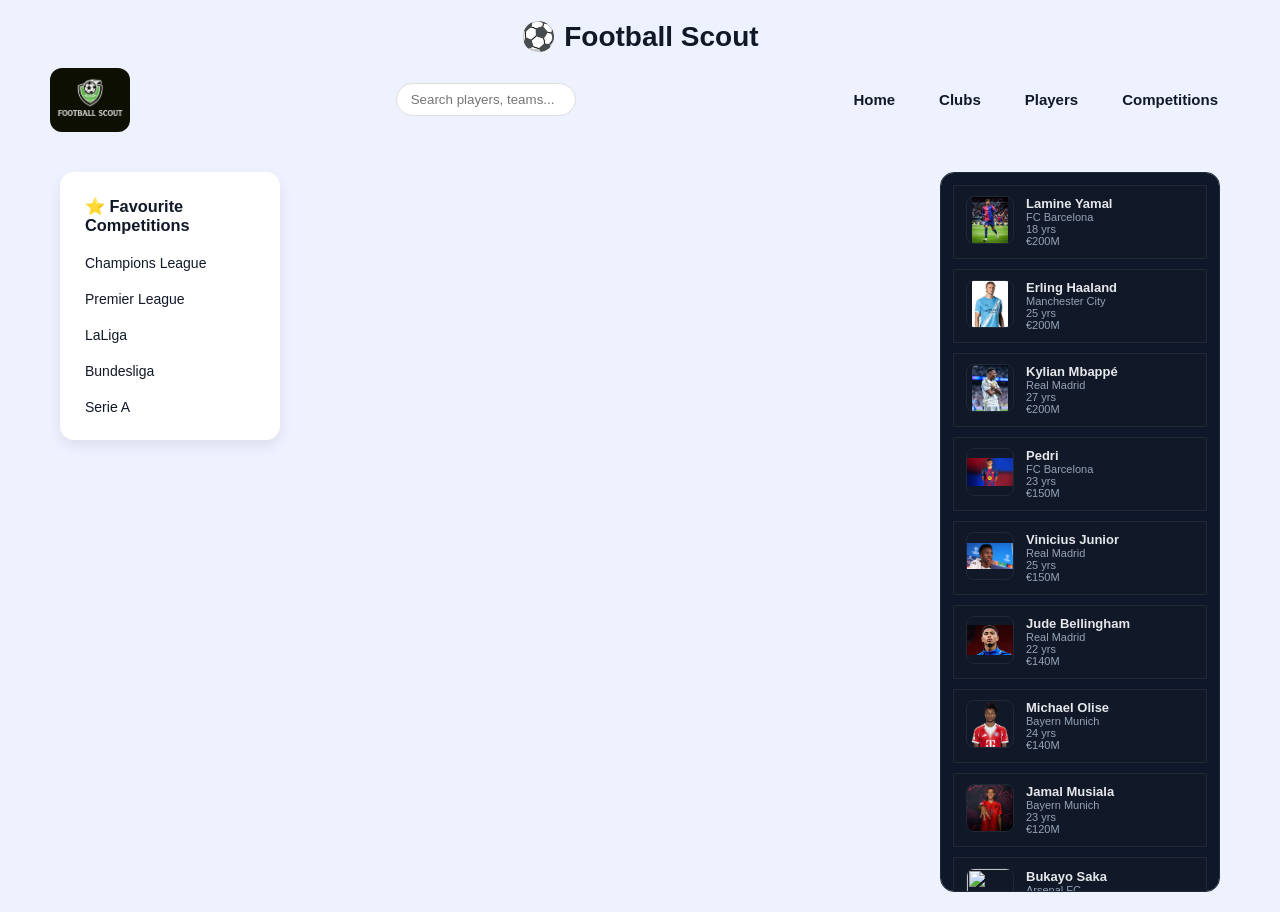
==== index.html @ 8cca2c4d "intial commit - football scout app" ====
<!doctype html>
<html lang="en">
  <head>
    <meta charset="UTF-8" />
    <meta name="viewport" content="width=device-width, initial-scale=1.0" />
    <title>Football Scout</title>
    <link rel="stylesheet" href="style.css" />
  </head>

  <body>
    <header>
      <h1>⚽ Football Scout</h1>

      <div class="header">
        <img src="logo.png" class="logo" />

        <div class="search-container">
          <input
            type="text"
            id="searchBar"
            placeholder="Search players, teams..."
          />
        </div>

        <div class="nav-bar">
          <div class="item" id="home">Home</div>
          <div class="item" id="clubs">Clubs</div>
          <div class="item" id="players">Players</div>
          <div class="item">Competitions</div>
        </div>
      </div>
    </header>

    <main class="home-container">
      <!-- LEFT -->
      <aside>
        <ul class="favourite-competitions">
          <li><h3>⭐ Favourite Competitions</h3></li>
          <li>Champions League</li>
          <li>Premier League</li>
          <li>LaLiga</li>
          <li>Bundesliga</li>
          <li>Serie A</li>
        </ul>
      </aside>

      <!-- CENTER NEWS -->
      <section class="news-feed"></section>

      <!-- RIGHT PLAYERS -->
      <aside class="player-cards-container"></aside>
    </main>
    <main class="players-section-container"></main>
    <script src="script.js"></script>
  </body>
</html>
---- style.css ----
* {
  margin: 0;
  padding: 0;
  box-sizing: border-box;
}

body {
  font-family: 'Poppins', sans-serif;
  background: #eef2ff;
  color: #111827;
  overflow-x: hidden;
}

/* HEADER */
header {
  padding: 20px 50px;
}

header h1 {
  text-align: center;
  font-size: 28px;
  margin-bottom: 15px;
}

.header {
  display: flex;
  align-items: center;
  justify-content: space-between;
  gap: 20px;
}

/* LOGO */
.logo {
  width: 80px;
  border-radius: 12px;
  transition: 0.3s;
}

.logo:hover {
  transform: scale(1.1);
}

/* NAV */
.nav-bar {
  display: flex;
  gap: 20px;
}

.item {
  font-size: 15px;
  font-weight: 600;
  cursor: pointer;
  padding: 6px 12px;
  border-radius: 8px;
  transition: 0.2s;
}

.item:hover {
  background: #2563eb;
  color: white;
}

/* SEARCH */
#searchBar {
  padding: 8px 14px;
  border-radius: 20px;
  border: 1px solid #ddd;
  outline: none;
  width: 180px;
  transition: 0.3s;
}

#searchBar:focus {
  width: 240px;
  border-color: #2563eb;
  box-shadow: 0 0 0 3px rgba(37, 99, 235, 0.15);
}

/* LAYOUT */
.home-container {
  display: grid;
  grid-template-columns: 220px 1fr 280px;
  gap: 25px;
  padding: 20px 60px;
}

/* LEFT MENU */
.favourite-competitions {
  list-style: none;
  background: white;
  padding: 15px;
  border-radius: 14px;
  box-shadow: 0 6px 14px rgba(0, 0, 0, 0.08);
}

.favourite-competitions li {
  padding: 10px;
  border-radius: 8px;
  cursor: pointer;
  font-size: 14px;
}

.favourite-competitions li:hover {
  background: #eef2ff;
}

/* NEWS */
.news-feed {
  display: flex;
  flex-direction: column;
  gap: 12px;
}

.item-news {
  background: white;
  padding: 14px;
  border-radius: 14px;
  box-shadow: 0 6px 14px rgba(0, 0, 0, 0.08);
  transition: 0.2s;
}

.item-news:hover {
  transform: translateY(-3px);
}

.item-news h3 {
  font-size: 14px;
  margin-bottom: 5px;
}

.item-news p {
  font-size: 12px;
  color: #6b7280;
}

/* PLAYERS */
.player-cards-container {
  display: flex;
  flex-direction: column;
  gap: 10px;

  padding: 12px;

  background: #0f172a;
  border-radius: 14px;
  border: 1px solid #1f2937;

  max-height: 80vh;
  overflow-y: auto;
}

/* PLAYER CARD (LIST ITEM STYLE) */
.player-card {
  display: flex;
  align-items: center;
  gap: 12px;

  background: #111827;
  padding: 10px 12px;
  /* border-radius: 12px; */

  border: 1px solid #1f2937;
  cursor: pointer;

  transition: 0.2s ease;

  color: #e5e7eb; /* 🔥 IMPORTANT FIX */
}
.player-card:hover {
  transform: translateX(6px);
  border-left: 3px solid #60a5fa;
  background: #0b1220;
}

/* IMAGE */
.player-img img {
  width: 48px;
  height: 48px;

  border-radius: 8px; /* 🔥 KOЦКА, не круг */
  object-fit: contain;
  border: 1px solid #1f2937;
}

/* TEXT */
.player-name {
  font-size: 13px;
  font-weight: 600;
  color: #e5e7eb;
}

.player-meta {
  font-size: 11px;
  color: #94a3b8;
}
.player-card:hover .player-img img {
  transform: scale(1.25);
}
.item.active {
  background: #2563eb;
  color: white;
  border-radius: 8px;
}
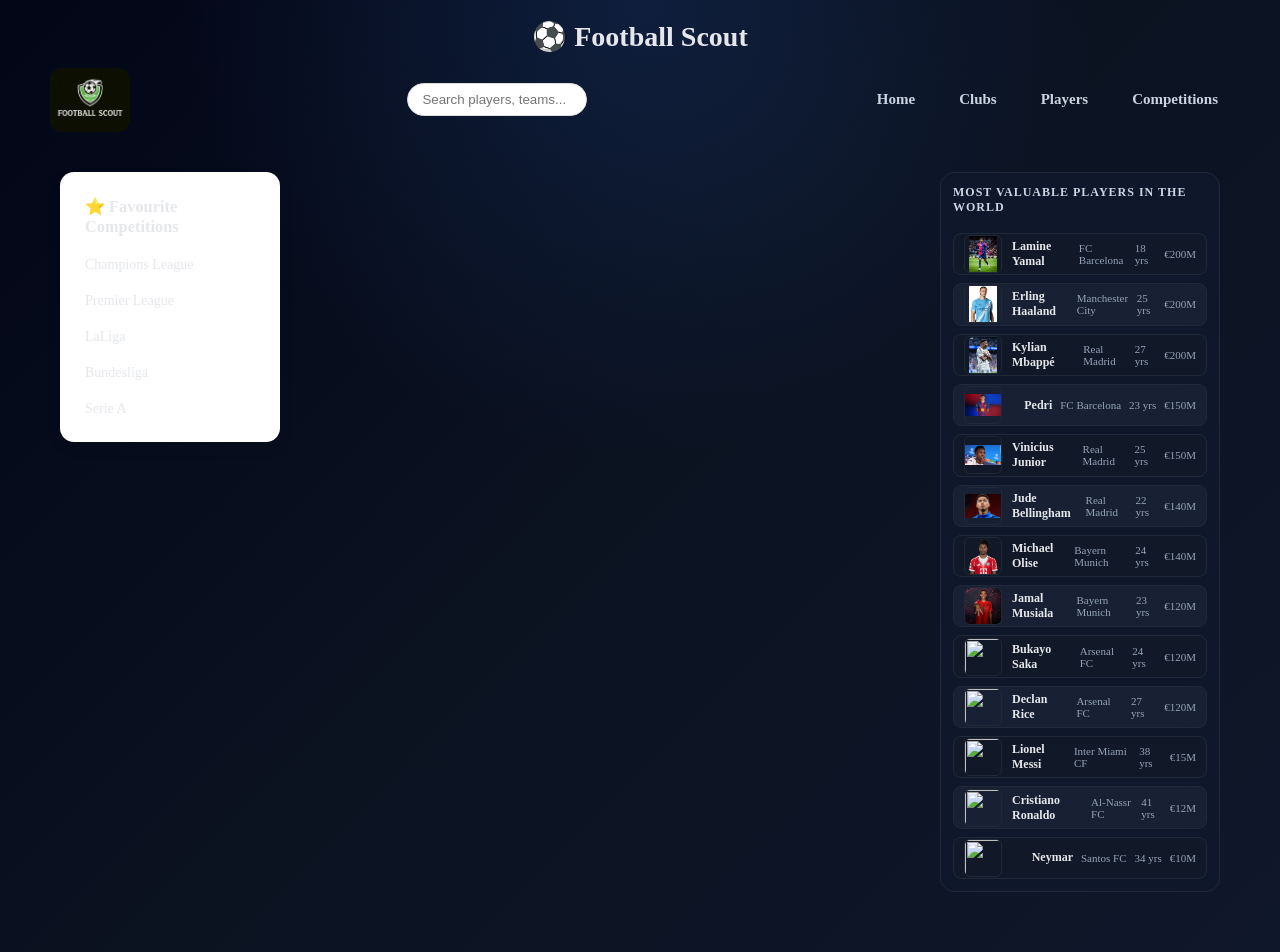
==== commit 952e5bf3: "updated Player Section" ====
--- a/index.html
+++ b/index.html
@@ -48,7 +48,9 @@
       <section class="news-feed"></section>
 
       <!-- RIGHT PLAYERS -->
-      <aside class="player-cards-container"></aside>
+      <aside class="player-cards-container">
+        <h3>MOST VALUABLE PLAYERS IN THE WORLD</h3>
+      </aside>
     </main>
     <main class="players-section-container"></main>
     <script src="script.js"></script>
--- a/style.css
+++ b/style.css
@@ -5,10 +5,11 @@
 }
 
 body {
-  font-family: 'Poppins', sans-serif;
-  background: #eef2ff;
-  color: #111827;
-  overflow-x: hidden;
+  background:
+    radial-gradient(circle at top, rgba(59, 130, 246, 0.15), transparent 40%),
+    linear-gradient(135deg, #020617, #0b1220, #0f172a);
+
+  color: #e5e7eb;
 }
 
 /* HEADER */
@@ -20,6 +21,7 @@
   text-align: center;
   font-size: 28px;
   margin-bottom: 15px;
+  color: #e5e7eb;
 }
 
 .header {
@@ -44,6 +46,7 @@
 .nav-bar {
   display: flex;
   gap: 20px;
+  color: #e5e7eb; /* светло сива за читливост */
 }
 
 .item {
@@ -201,3 +204,451 @@
   color: white;
   border-radius: 8px;
 }
+.player-card,
+.team-card,
+.item-news {
+  background: rgba(255, 255, 255, 0.92);
+  backdrop-filter: blur(10px);
+  border-radius: 14px;
+  color: #111827;
+  border: 1px solid rgba(255, 255, 255, 0.3);
+}
+.item {
+  color: #cbd5e1;
+  transition: 0.2s;
+}
+
+.item:hover {
+  color: #60a5fa;
+  transform: scale(1.05);
+}
+
+.item.active {
+  color: white;
+  background: rgba(37, 99, 235, 0.3);
+  border-radius: 8px;
+}
+.item-news {
+  border-left: 4px solid #2563eb;
+}
+
+.player-cards-container {
+  display: flex;
+  flex-direction: column;
+  gap: 8px;
+
+  padding: 12px;
+  background: #0f172a;
+  border-radius: 14px;
+  border: 1px solid #1f2937;
+
+  max-height: 80vh;
+  overflow-y: auto;
+}
+
+/* FULL ROW CARD */
+.player-card {
+  display: flex;
+  align-items: center;
+  justify-content: space-between;
+
+  gap: 10px;
+
+  padding: 8px 10px;
+  border-radius: 8px;
+
+  background: #111827;
+  border: 1px solid #1f2937;
+
+  cursor: pointer;
+  transition: 0.2s;
+}
+
+/* hover effect */
+.player-card:hover {
+  transform: translateX(3px);
+  background: #0b1220;
+  border-left: 3px solid #60a5fa;
+}
+
+/* LEFT SIDE (image + name block) */
+.player-img {
+  display: flex;
+  align-items: center;
+  gap: 10px;
+}
+
+.player-img img {
+  width: 38px;
+  height: 38px;
+  border-radius: 6px;
+  /* object-fit: cover; */
+  border: 1px solid #1f2937;
+}
+
+/* TEXT */
+.player-name {
+  font-size: 12px;
+  font-weight: 600;
+  color: #e5e7eb;
+  white-space: nowrap;
+}
+
+/* META (age + club in same line style) */
+.player-meta {
+  font-size: 11px;
+  color: #94a3b8;
+  white-space: nowrap;
+}
+
+/* make p inline feel */
+.player-card p {
+  margin: 0;
+}
+
+/* optional: force tight layout */
+.player-card > div {
+  display: flex;
+  align-items: center;
+  gap: 8px;
+}
+.player-card {
+  overflow: hidden;
+  word-wrap: break-word;
+  white-space: normal;
+}
+
+.player-meta,
+.player-name {
+  white-space: normal;
+  overflow-wrap: break-word;
+}
+.player-card:nth-child(even) {
+  background: #0f172a;
+}
+
+.player-card:nth-child(odd) {
+  background: #111827;
+}
+.player-card {
+  background: rgba(17, 24, 39, 0.9);
+}
+
+.player-card:nth-child(even) {
+  background: rgba(30, 41, 59, 0.6);
+}
+.player-card:hover {
+  background: #1f2937;
+}
+.player-cards-container::before {
+  content: 'MOST VALUABLE PLAYERS IN THE WORLD';
+  display: block;
+
+  font-size: 12px;
+  font-weight: 700;
+  color: #cbd5e1;
+
+  margin-bottom: 10px;
+  letter-spacing: 1px;
+  text-transform: uppercase;
+}
+
+.hidden {
+  display: none;
+}
+
+/* 
+
+.player-info-card {
+  width: 300px;
+  padding: 18px;
+
+  display: flex;
+  flex-direction: column;
+  align-items: center;
+  gap: 12px;
+
+  border-radius: 18px;
+
+  background: #0f172a;
+  border: 1px solid rgba(59, 130, 246, 0.2);
+
+  color: #e5e7eb;
+
+  box-shadow: 0 20px 50px rgba(0,0,0,0.4);
+
+  transition: 0.3s ease;
+}
+
+
+
+
+
+
+
+
+
+
+
+
+
+
+
+
+/* hover effect */
+
+.players-section-container {
+  display: grid;
+
+  grid-template-columns: 320px 1fr 320px;
+  gap: 20px;
+
+  padding: 20px 50px;
+  align-items: start;
+}
+
+.player-info-card {
+  background: #0f172a;
+  border: 1px solid rgba(59, 130, 246, 0.2);
+
+  color: #e5e7eb;
+
+  box-shadow: 0 20px 50px rgba(0, 0, 0, 0.4);
+}
+.player-info span {
+  color: #94a3b8;
+}
+
+.player-info p {
+  color: #e5e7eb;
+}
+.player-profile span {
+  color: #60a5fa;
+}
+.player-info-card {
+  width: 300px;
+
+  display: flex;
+  flex-direction: column;
+  align-items: center;
+  gap: 12px;
+
+  padding: 18px;
+
+  background: var(--card);
+  border: 1px solid rgba(96, 165, 250, 0.2);
+
+  border-radius: 18px;
+
+  box-shadow: 0 20px 50px rgba(0, 0, 0, 0.5);
+
+  transition: 0.3s ease;
+}
+/* .player-info-card:hover {
+  transform: translateY(-6px);
+  border-color: rgba(96, 165, 250, 0.5);
+  box-shadow: 0 30px 70px rgba(0, 0, 0, 0.7);
+} */
+.player-profile img {
+  width: 220px;
+  height: 220px;
+
+  /* object-fit: cover; */
+  /* border-radius: 18px; */
+
+  box-shadow: 0 15px 35px rgba(0, 0, 0, 0.6);
+}
+.player-profile {
+  text-align: center;
+}
+
+.player-profile h3 {
+  margin-top: 8px;
+  font-size: 18px;
+}
+
+.player-profile span {
+  font-size: 12px;
+  color: var(--accent);
+}
+.player-info {
+  width: 100%;
+  display: flex;
+  flex-direction: column;
+  gap: 8px;
+}
+
+.player-info p {
+  display: flex;
+  justify-content: space-between;
+
+  padding: 8px 10px;
+
+  border-radius: 10px;
+  background: rgba(255, 255, 255, 0.05);
+
+  color: var(--text);
+}
+
+.player-info span {
+  color: var(--muted);
+}
+.career-card {
+  width: 320px;
+
+  padding: 18px;
+  border-radius: 16px;
+
+  background: #0f172a;
+  border: 1px solid rgba(59, 130, 246, 0.2);
+
+  color: #e5e7eb;
+
+  box-shadow: 0 20px 50px rgba(0, 0, 0, 0.5);
+
+  display: flex;
+  flex-direction: column;
+  gap: 14px;
+
+  transition: 0.3s ease;
+}
+
+.career-card:hover {
+  transform: translateY(-6px);
+  border-color: rgba(59, 130, 246, 0.4);
+  box-shadow: 0 30px 70px rgba(0, 0, 0, 0.6);
+}
+
+/* HEADER */
+.career-header h3 {
+  font-size: 16px;
+  text-align: center;
+  color: #60a5fa;
+  letter-spacing: 1px;
+  text-transform: uppercase;
+}
+
+/* SECTION TITLES */
+.career-clubs h4,
+.career-stats h4 {
+  font-size: 13px;
+  margin-bottom: 8px;
+  color: #94a3b8;
+  text-transform: uppercase;
+}
+
+/* CLUBS */
+.career-clubs {
+  display: flex;
+  flex-direction: column;
+  gap: 8px;
+}
+
+.club-item {
+  display: flex;
+  justify-content: space-between;
+  align-items: center;
+
+  padding: 8px 10px;
+  border-radius: 10px;
+
+  background: rgba(255, 255, 255, 0.04);
+}
+
+.year {
+  font-size: 11px;
+  color: #94a3b8;
+}
+
+.club {
+  font-size: 13px;
+  font-weight: 600;
+  color: #e5e7eb;
+}
+
+/* STATS */
+.career-stats {
+  display: flex;
+  flex-direction: column;
+  gap: 8px;
+}
+
+.stat {
+  display: flex;
+  justify-content: space-between;
+
+  padding: 8px 10px;
+  border-radius: 10px;
+
+  background: rgba(255, 255, 255, 0.04);
+}
+
+.stat span:first-child {
+  color: #94a3b8;
+}
+
+.stat span:last-child {
+  color: #60a5fa;
+  font-weight: 600;
+}
+
+.player-info-card {
+  display: flex;
+  flex-direction: column;
+  align-items: center;
+  gap: 12px;
+
+  padding: 18px;
+  border-radius: 16px;
+
+  background: #0f172a;
+  border: 1px solid rgba(59, 130, 246, 0.2);
+
+  color: #e5e7eb;
+
+  box-shadow: 0 20px 50px rgba(0, 0, 0, 0.5);
+}
+.player-description {
+  padding: 18px;
+  border-radius: 16px;
+
+  background: rgba(15, 23, 42, 0.9);
+  border: 1px solid rgba(59, 130, 246, 0.2);
+
+  color: #e5e7eb;
+
+  display: flex;
+  flex-direction: column;
+  gap: 14px;
+
+  box-shadow: 0 20px 50px rgba(0, 0, 0, 0.4);
+
+  transition: 0.3s ease;
+}
+
+.player-description:hover {
+  transform: translateY(-5px);
+}
+.club-item {
+  display: flex;
+  justify-content: space-between;
+
+  padding: 8px 10px;
+  border-radius: 10px;
+
+  background: rgba(255, 255, 255, 0.04);
+}
+.stat {
+  display: flex;
+  justify-content: space-between;
+
+  padding: 8px 10px;
+  border-radius: 10px;
+
+  background: rgba(255, 255, 255, 0.04);
+}
+
+.stat span:last-child {
+  color: #60a5fa;
+  font-weight: 600;
+}
